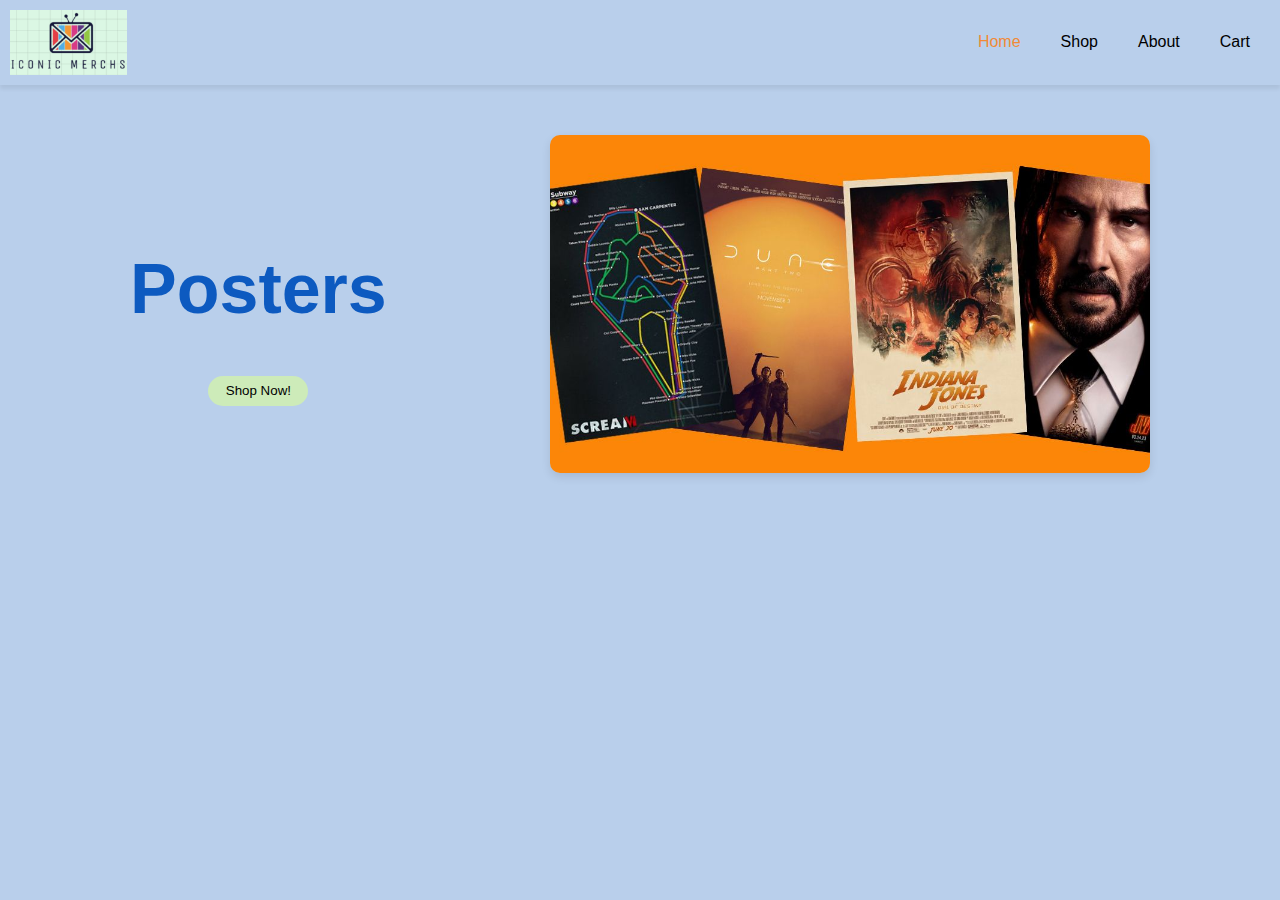
==== task10/index.html @ f86a4253 "poster selling website: added task10" ====
<html>
    <head>
        <link rel="stylesheet" href="styles.css">
    </head>
    <body>
        <section id="header">
            <a href="#"><img src="imgs/logo.png" alt="" style="width: 30%;"></a>
        
            <div>
                <ul id="navbar">
                    <li><a class="active" href="index.html">Home</a></li>
                    <li><a href="shop.html">Shop</a></li>
                    <li><a href="about.html">About</a></li>
                    <li><a href="cart.html">Cart </a></li>
                </ul>
            </div>
        </section>
        <section id="hero">
            <div id="herodiv1">
                <!-- <h4>For the Movie Geek in you</h4> -->
                <h1>Posters</h2>
                <a href="shop.html"><button>Shop Now!</button></a>
            </div>
            
            
            <div class="carousel">
                <div class="slides">
                    <div class="slide"><img src="imgs/hollywood3.jpg" alt="Slide 1"></div>
                    <div class="slide"><img src="imgs/films.jpg" alt="Slide 2"></div>
                </div>
            </div>
            
        </section>
        <script src="script.js"></script>
    </body>
</html>
---- task10/styles.css ----
body
{
    margin: 0;
    background-color: #b9cfeb;

    font-family: Arial, Helvetica, sans-serif;
}
#header
{
    
    display: flex;
    align-items: center;
    justify-content: space-between;
    padding: 10px;
    box-shadow: 0px 4px 4px rgba(0, 0, 0, 0.07);
    position: sticky;
    top: 0;
    left: 0;
    z-index: 1000;
}
#navbar
{
    display: flex;
    justify-content: center;
    align-items: center;
}
#navbar li{
    list-style: none;
    padding: 0px 20px;
}
#navbar li a
{
    text-decoration: none;
    color: black;
    font-size: 16px;
    font-weight: 400;
}
#navbar li a:hover,
#navbar li a.active
{
    color: #f18a36;
    transition: all 0.3s ease-in-out;
}
#hero
{
    display: flex;
    align-items: center;
    padding: 0 80px;
    justify-content: space-between;
    margin: 50px;
}
#hero h4
{
    font-size: larger;
}
#hero h1
{
    color: #0d5ac0;
    font-size: 70;
}
#hero button
{
    border: none;
    background-color: #cdebb9;
    color: black;
    width: 100px;
    height: 30px;
    border-radius: 15px;
}
#herodiv1
{
    display: flex;
    justify-content: center;
    align-items: center;
    flex-direction: column;
}
#hero button:hover
{
    background: #f18a36;
    color: aliceblue;
    transform: scale(1.21);
    transition: all 0.2s ease-in-out;
}
.carousel {
    position: relative;
    width: 100%;
    max-width: 600px;
    overflow: hidden;
    border-radius: 10px;
    box-shadow: 0 4px 10px rgba(0,0,0,0.1);
}
.slides {
    display: flex;
    width: 100%;
    animation: slide 12s infinite;
}
.slides input {
    display: none;
}
.slide {
    width: 100%;
    flex: 1 0 100%;
}
.slide img {
    width: 100%;
    max-width: 100%;
    height: auto;
    display: block;
}
@keyframes slide {
    0%, 50% { transform: translateX(0%); }
    50%, 100% { transform: translateX(-100%); }
}
.products
{
    display: flex;
    justify-content: space-between;
    gap: 40px;
    flex-wrap: wrap;
}
.product-card
{
    display: flex;
    padding: 20px;
    border: none;
    border-radius: 10px;
    flex-direction: column;
    align-items: center;
    justify-content: center;
    background-color: #fff;
}
.product-card:hover
{
    background-color: #e8eceb65;
    box-shadow: 0px 0px 8px rgba(0,0,0,0.5);
    transform: scale(1.05);
    transition: all 0.2s ease-in-out;
}
.product-card img
{
    height: 200px;
    width: 300px;
}
.cart-item {
    display: flex;
    align-items: center;
    gap: 20px;
    margin: 15px 0;
    padding: 10px;
    border-bottom: 1px solid #ccc;
}

.cart-item img {
    width: 100px;
}

.cart-item h3 {
    margin: 0;
}

.total {
    font-size: 1.5em;
    font-weight: bold;
    margin-top: 20px;
}
#search-bar {
    width: 100%;
    text-align: center;
    margin-bottom: 30px;
}

#search-bar input {
    padding: 10px;
    width: 60%;
    max-width: 500px;
    font-size: 16px;
    border-radius: 8px;
    border: 1px solid #ccc;
}
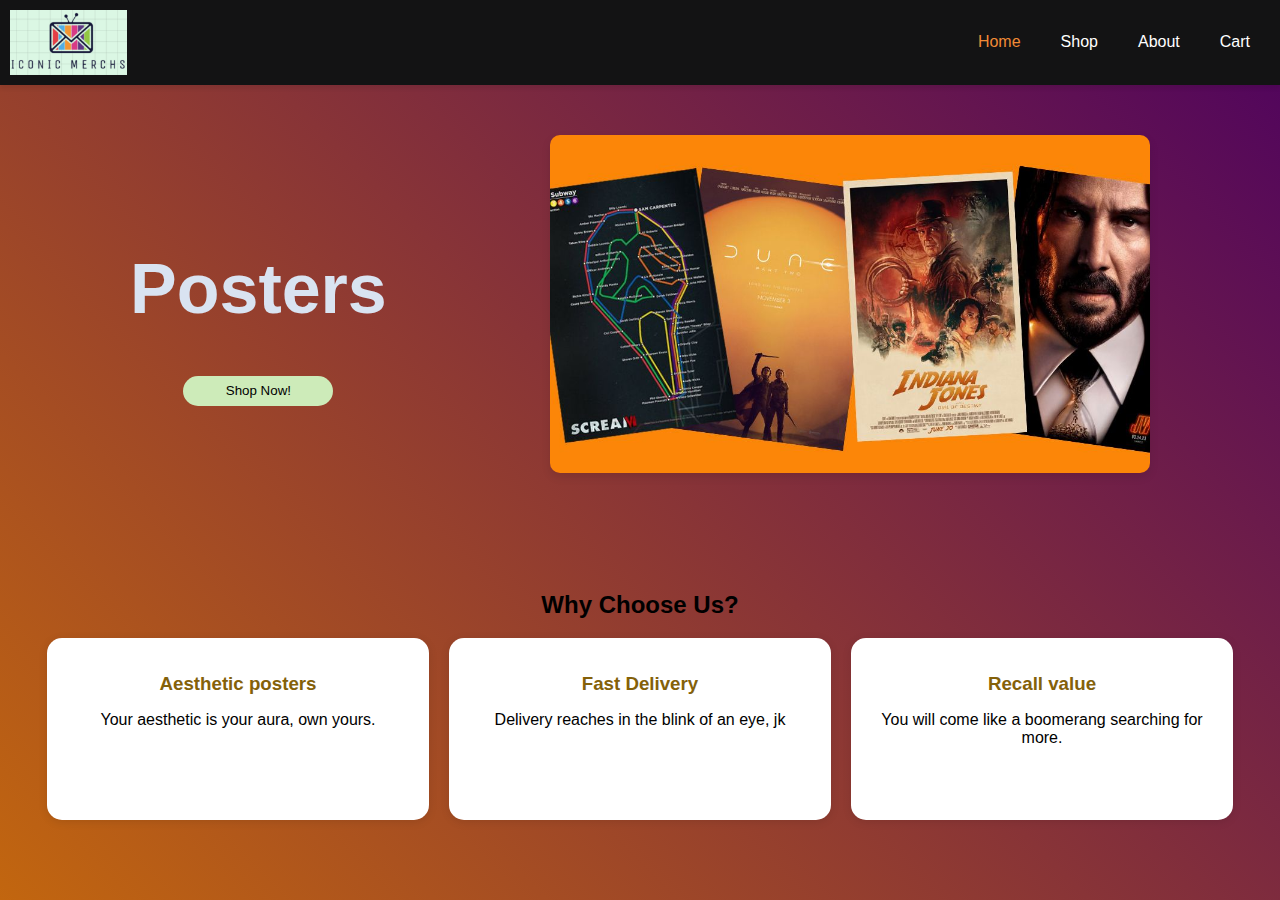
==== commit ee9a2772: "modified a lil" ====
--- a/task10/index.html
+++ b/task10/index.html
@@ -1,6 +1,13 @@
 <html>
     <head>
         <link rel="stylesheet" href="styles.css">
+        <link rel="stylesheet" href="https://fonts.googleapis.com/css?family=Trirong">
+        <style>
+            body {
+              /* font-family: "Trirong", serif; */
+              background: linear-gradient(45deg, rgb(194, 102, 15), rgb(78, 2, 95));
+            }
+            </style>
     </head>
     <body>
         <section id="header">
@@ -31,6 +38,25 @@
             </div>
             
         </section>
+        <section id="featured" class="featured-section">
+            <div class="container">
+              <h2>Why Choose Us?</h2>
+              <div class="features">
+                <div class="feature-box">
+                  <h3>Aesthetic posters</h3>
+                  <p>Your aesthetic is your aura, own yours.</p>
+                </div>
+                <div class="feature-box">
+                  <h3>Fast Delivery</h3>
+                  <p>Delivery reaches in the blink of an eye, jk</p>
+                </div>
+                <div class="feature-box">
+                  <h3>Recall value</h3>
+                  <p>You will come like a boomerang searching for more.</p>
+                </div>
+              </div>
+            </div>
+          </section>
         <script src="script.js"></script>
     </body>
 </html>--- a/task10/styles.css
+++ b/task10/styles.css
@@ -2,8 +2,9 @@
 {
     margin: 0;
     background-color: #b9cfeb;
-
-    font-family: Arial, Helvetica, sans-serif;
+    font-family: 'Segoe UI', Tahoma, Geneva, Verdana, sans-serif;
+
+    /* font-family: Arial, Helvetica, sans-serif; */
 }
 #header
 {
@@ -17,6 +18,7 @@
     top: 0;
     left: 0;
     z-index: 1000;
+    background-color: #131314;
 }
 #navbar
 {
@@ -31,7 +33,7 @@
 #navbar li a
 {
     text-decoration: none;
-    color: black;
+    color: white;
     font-size: 16px;
     font-weight: 400;
 }
@@ -53,17 +55,32 @@
 {
     font-size: larger;
 }
+@keyframes anim {
+    from
+    {
+        opacity: 0;
+        transform: translateY(30%);
+    }
+    to
+    {
+        opacity: 1;
+        transform: translate(0%);
+    }
+}
 #hero h1
 {
-    color: #0d5ac0;
+    color: #d9e3f1;
     font-size: 70;
-}
-#hero button
+    animation: anim 2s infinite;
+}
+
+#hero button, .product-card input
 {
     border: none;
     background-color: #cdebb9;
     color: black;
-    width: 100px;
+    width: 150px;
+    text-align: center;
     height: 30px;
     border-radius: 15px;
 }
@@ -78,7 +95,14 @@
 {
     background: #f18a36;
     color: aliceblue;
-    transform: scale(1.21);
+    transform: scale(1.1);
+    border: none;
+    transition: all 0.2s ease-in-out;
+}
+.product-card input:hover{
+    background: #f18a36;
+    color: aliceblue;
+    transform: scale(1.01);
     transition: all 0.2s ease-in-out;
 }
 .carousel {
@@ -92,7 +116,7 @@
 .slides {
     display: flex;
     width: 100%;
-    animation: slide 12s infinite;
+    animation: slide 4s infinite;
 }
 .slides input {
     display: none;
@@ -129,6 +153,10 @@
     justify-content: center;
     background-color: #fff;
 }
+.product-card input
+{
+    background-color: #ced6c9;
+}
 .product-card:hover
 {
     background-color: #e8eceb65;
@@ -148,6 +176,8 @@
     margin: 15px 0;
     padding: 10px;
     border-bottom: 1px solid #ccc;
+    background: #cec4b0;
+    border-radius: 10px;
 }
 
 .cart-item img {
@@ -177,3 +207,42 @@
     border-radius: 8px;
     border: 1px solid #ccc;
 }
+#rbtn:hover
+{
+    background: #e71111;
+    color: aliceblue;
+    transform: scale(1.21);
+    transition: all 0.2s ease-in-out;
+}
+.note
+{
+    color: #f67575;
+    
+}
+.featured-section {
+    /* background: #fafafa; */
+    padding: 3rem 1rem;
+    text-align: center;
+}
+  
+.features {
+display: flex;
+flex-wrap: wrap;
+gap: 20px;
+margin: 15px;
+justify-content: center;
+}
+
+.feature-box {
+background: white;
+padding: 1rem;
+border-radius: 15px;
+width: 350px;
+height: 150px;
+box-shadow: 0 2px 10px rgba(0,0,0,0.1);
+}
+
+.feature-box h3 {
+color: rgb(132, 97, 9);
+margin-bottom: 0.5rem;
+}